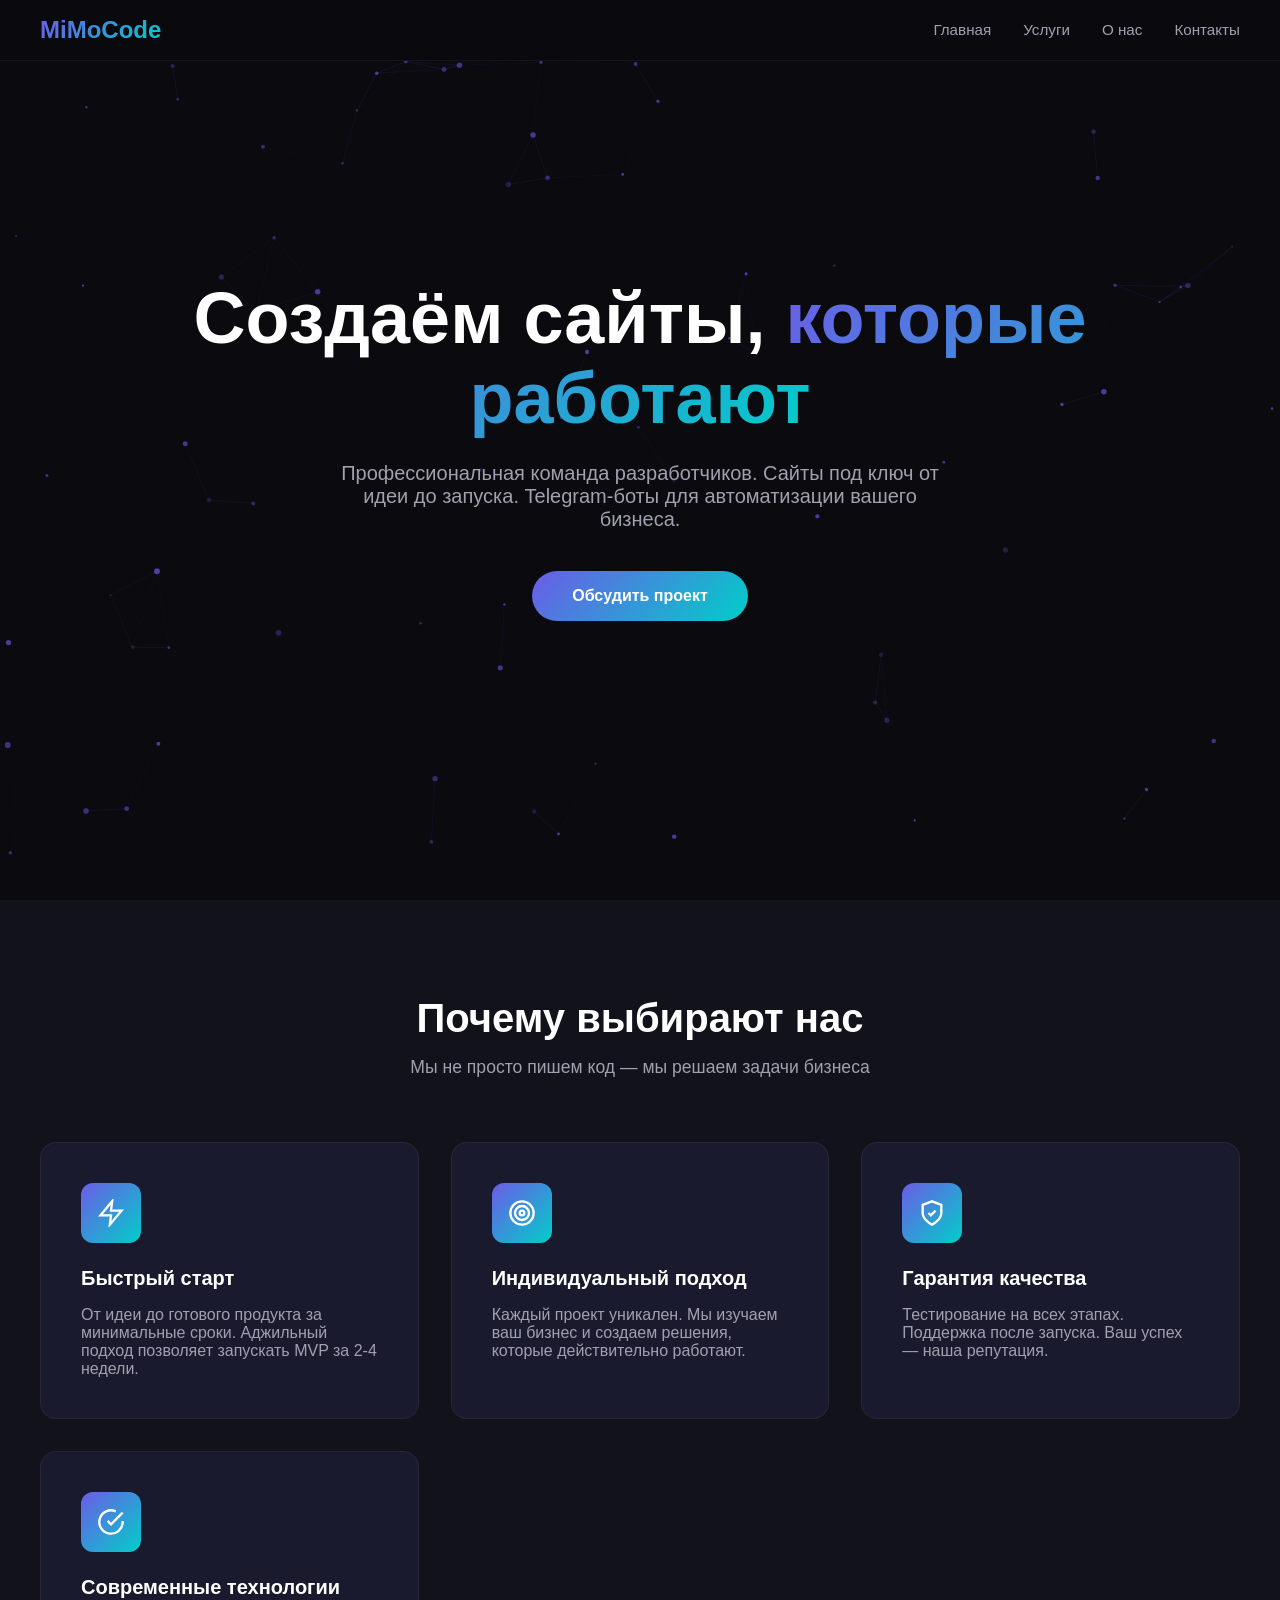
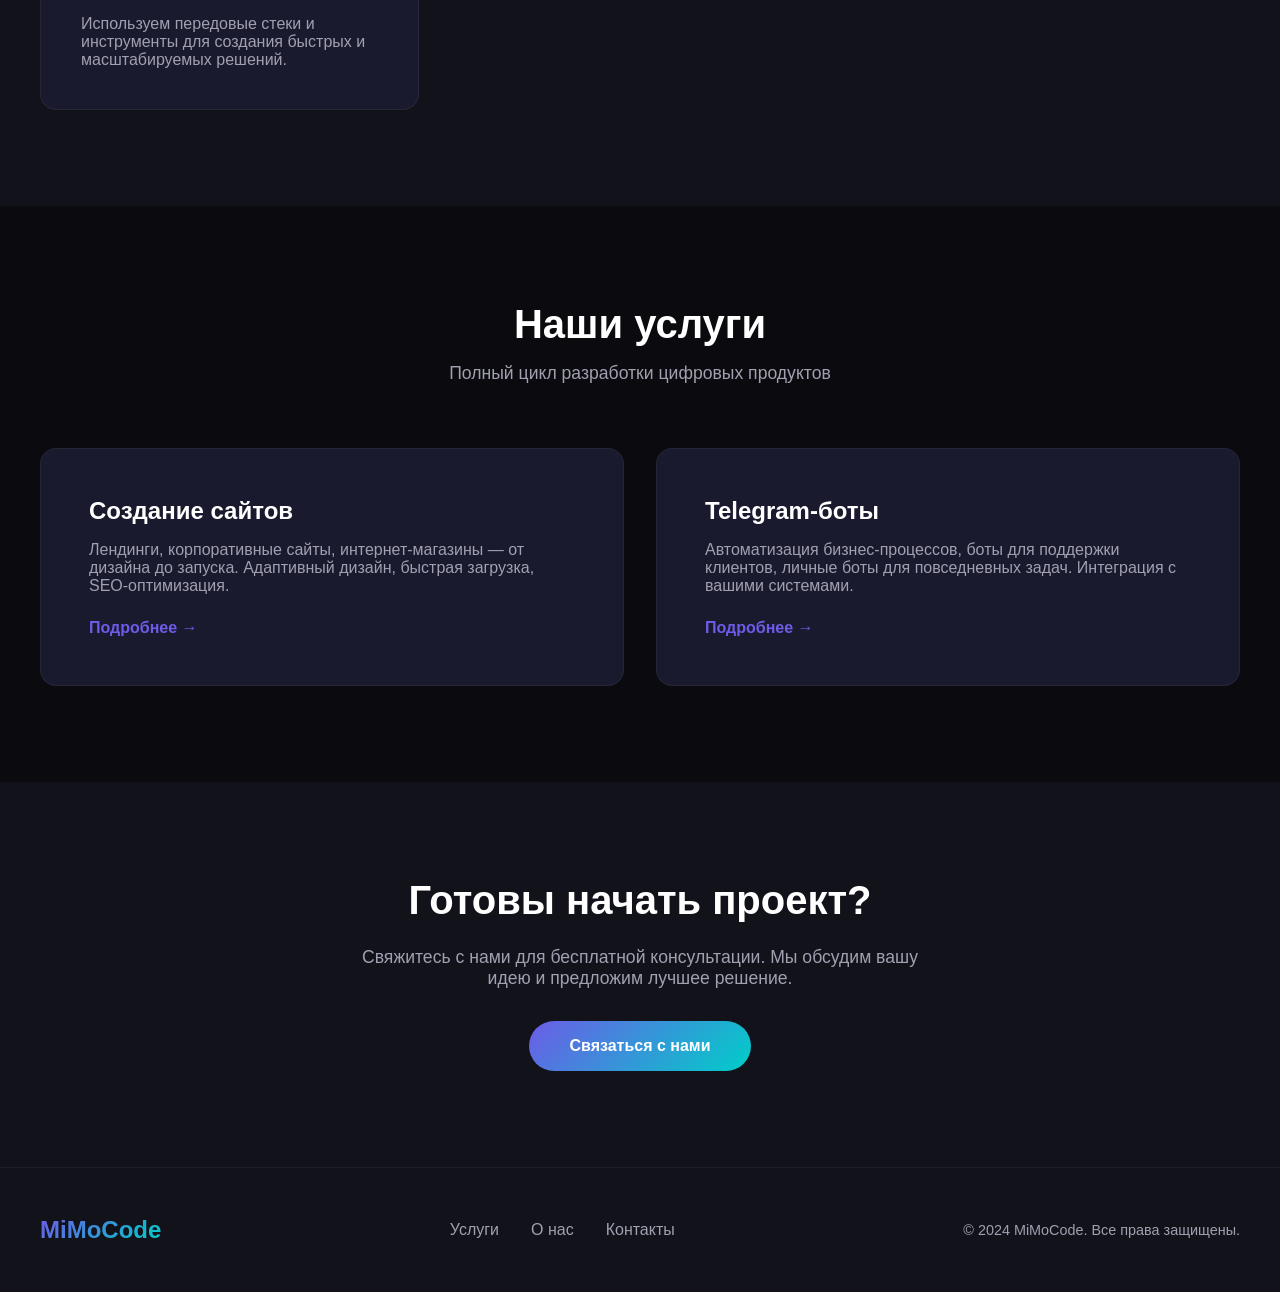
==== index.html @ e960243b "Initial commit - MiMoCode website" ====
<!DOCTYPE html>
<html lang="ru">
<head>
  <meta charset="UTF-8">
  <meta name="viewport" content="width=device-width, initial-scale=1.0">
  <title>MiMoCode — Создаём сайты, которые работают</title>
  <style>
    * { margin: 0; padding: 0; box-sizing: border-box; }
    body { font-family: -apple-system, BlinkMacSystemFont, 'Segoe UI', sans-serif; background: #0a0a0f; color: #fff; min-height: 100vh; }
    canvas#particles { position: fixed; top: 0; left: 0; width: 100%; height: 100%; z-index: 0; pointer-events: none; }
    header { position: fixed; top: 0; left: 0; right: 0; z-index: 100; padding: 1rem 2rem; background: rgba(10,10,15,0.85); backdrop-filter: blur(20px); border-bottom: 1px solid rgba(255,255,255,0.05); }
    .header-wrap { max-width: 1200px; margin: 0 auto; display: flex; justify-content: space-between; align-items: center; }
    .logo { font-size: 1.5rem; font-weight: 700; background: linear-gradient(135deg, #6c5ce7, #00cec9); -webkit-background-clip: text; -webkit-text-fill-color: transparent; background-clip: text; text-decoration: none; }
    nav ul { display: flex; gap: 2rem; list-style: none; }
    nav a { color: #a0a0b0; text-decoration: none; font-size: 0.95rem; transition: color 0.3s; }
    nav a:hover { color: #fff; }
    .hero { position: relative; z-index: 1; min-height: 100vh; display: flex; align-items: center; justify-content: center; text-align: center; padding: 2rem; }
    .hero h1 { font-size: clamp(2.5rem, 6vw, 4.5rem); font-weight: 700; margin-bottom: 1.5rem; line-height: 1.1; }
    .hero h1 span { background: linear-gradient(135deg, #6c5ce7, #00cec9); -webkit-background-clip: text; -webkit-text-fill-color: transparent; background-clip: text; }
    .hero p { font-size: 1.25rem; color: #a0a0b0; margin-bottom: 2.5rem; max-width: 600px; margin-left: auto; margin-right: auto; }
    .btn { display: inline-block; padding: 1rem 2.5rem; background: linear-gradient(135deg, #6c5ce7, #00cec9); color: #fff; font-weight: 600; border-radius: 50px; text-decoration: none; transition: all 0.3s; border: none; cursor: pointer; font-size: 1rem; }
    .btn:hover { transform: translateY(-3px); box-shadow: 0 10px 30px rgba(108,92,231,0.4); }
    section { padding: 6rem 2rem; position: relative; z-index: 1; }
    .container { max-width: 1200px; margin: 0 auto; }
    .section-title { font-size: 2.5rem; font-weight: 700; text-align: center; margin-bottom: 1rem; }
    .section-subtitle { text-align: center; color: #a0a0b0; font-size: 1.1rem; margin-bottom: 4rem; }
    .features { background: #12121a; }
    .features-grid { display: grid; grid-template-columns: repeat(auto-fit, minmax(280px, 1fr)); gap: 2rem; }
    .feature-card { background: #1a1a2e; padding: 2.5rem; border-radius: 16px; border: 1px solid rgba(255,255,255,0.05); transition: all 0.3s; }
    .feature-card:hover { transform: translateY(-5px); border-color: #6c5ce7; box-shadow: 0 8px 32px rgba(0,0,0,0.3); }
    .feature-icon { width: 60px; height: 60px; background: linear-gradient(135deg, #6c5ce7, #00cec9); border-radius: 12px; display: flex; align-items: center; justify-content: center; font-size: 1.5rem; margin-bottom: 1.5rem; }
    .feature-card h3 { font-size: 1.25rem; margin-bottom: 1rem; }
    .feature-card p { color: #a0a0b0; }
    .services-preview .services-grid { display: grid; grid-template-columns: repeat(auto-fit, minmax(350px, 1fr)); gap: 2rem; }
    .service-card { background: #1a1a2e; padding: 3rem; border-radius: 16px; border: 1px solid rgba(255,255,255,0.05); transition: all 0.3s; position: relative; overflow: hidden; }
    .service-card::before { content: ''; position: absolute; top: 0; left: 0; right: 0; height: 3px; background: linear-gradient(135deg, #6c5ce7, #00cec9); transform: scaleX(0); transition: transform 0.3s; }
    .service-card:hover::before { transform: scaleX(1); }
    .service-card:hover { transform: translateY(-5px); box-shadow: 0 8px 32px rgba(0,0,0,0.3); }
    .service-card h3 { font-size: 1.5rem; margin-bottom: 1rem; }
    .service-card p { color: #a0a0b0; margin-bottom: 1.5rem; }
    .service-link { color: #6c5ce7; font-weight: 600; text-decoration: none; display: inline-flex; align-items: center; gap: 0.5rem; transition: gap 0.3s; }
    .service-link:hover { gap: 1rem; }
    .cta { background: #12121a; text-align: center; }
    .cta h2 { font-size: 2.5rem; margin-bottom: 1.5rem; }
    .cta p { color: #a0a0b0; font-size: 1.1rem; margin-bottom: 2rem; max-width: 600px; margin-left: auto; margin-right: auto; }
    footer { background: #12121a; padding: 3rem 2rem; border-top: 1px solid rgba(255,255,255,0.05); position: relative; z-index: 1; }
    .footer-wrap { max-width: 1200px; margin: 0 auto; display: flex; justify-content: space-between; align-items: center; flex-wrap: wrap; gap: 1rem; }
    .footer-links { display: flex; gap: 2rem; }
    .footer-links a { color: #a0a0b0; text-decoration: none; transition: color 0.3s; }
    .footer-links a:hover { color: #fff; }
    .footer-copy { color: #a0a0b0; font-size: 0.9rem; }
    .fade-in { opacity: 0; transform: translateY(30px); transition: opacity 0.6s, transform 0.6s; }
    .fade-in.visible { opacity: 1; transform: translateY(0); }
    .mobile-menu { display: none; background: none; border: none; cursor: pointer; padding: 5px; }
    .mobile-menu span { display: block; width: 25px; height: 2px; background: #fff; margin: 5px 0; transition: 0.3s; }
    @media (max-width: 768px) {
      .mobile-menu { display: block; }
      nav { position: fixed; top: 70px; left: 0; right: 0; background: rgba(10,10,15,0.95); backdrop-filter: blur(20px); padding: 2rem; transform: translateY(-100%); opacity: 0; visibility: hidden; transition: all 0.3s; }
      nav.active { transform: translateY(0); opacity: 1; visibility: visible; }
      nav ul { flex-direction: column; gap: 1.5rem; text-align: center; }
      .hero h1 { font-size: 2.5rem; }
      .footer-wrap { flex-direction: column; text-align: center; }
      .footer-links { flex-wrap: wrap; justify-content: center; }
    }
  </style>
</head>
<body>
  <canvas id="particles"></canvas>
  <header>
    <div class="header-wrap">
      <a href="index.html" class="logo">MiMoCode</a>
      <button class="mobile-menu" aria-label="Меню"><span></span><span></span><span></span></button>
      <nav>
        <ul>
          <li><a href="index.html">Главная</a></li>
          <li><a href="services.html">Услуги</a></li>
          <li><a href="about.html">О нас</a></li>
          <li><a href="contact.html">Контакты</a></li>
        </ul>
      </nav>
    </div>
  </header>
  <main>
    <section class="hero">
      <div class="fade-in">
        <h1>Создаём сайты, <span>которые работают</span></h1>
        <p>Профессиональная команда разработчиков. Сайты под ключ от идеи до запуска. Telegram-боты для автоматизации вашего бизнеса.</p>
        <a href="contact.html" class="btn">Обсудить проект</a>
      </div>
    </section>
    <section class="features">
      <div class="container">
        <h2 class="section-title fade-in">Почему выбирают нас</h2>
        <p class="section-subtitle fade-in">Мы не просто пишем код — мы решаем задачи бизнеса</p>
        <div class="features-grid">
          <div class="feature-card fade-in">
            <div class="feature-icon"><svg width="28" height="28" viewBox="0 0 24 24" fill="none" stroke="white" stroke-width="2"><polygon points="13 2 3 14 12 14 11 22 21 10 12 10 13 2"/></svg></div>
            <h3>Быстрый старт</h3>
            <p>От идеи до готового продукта за минимальные сроки. Аджильный подход позволяет запускать MVP за 2-4 недели.</p>
          </div>
          <div class="feature-card fade-in">
            <div class="feature-icon"><svg width="28" height="28" viewBox="0 0 24 24" fill="none" stroke="white" stroke-width="2"><circle cx="12" cy="12" r="10"/><circle cx="12" cy="12" r="6"/><circle cx="12" cy="12" r="2"/></svg></div>
            <h3>Индивидуальный подход</h3>
            <p>Каждый проект уникален. Мы изучаем ваш бизнес и создаем решения, которые действительно работают.</p>
          </div>
          <div class="feature-card fade-in">
            <div class="feature-icon"><svg width="28" height="28" viewBox="0 0 24 24" fill="none" stroke="white" stroke-width="2"><path d="M12 22s8-4 8-10V5l-8-3-8 3v7c0 6 8 10 8 10z"/><polyline points="9 12 11 14 15 10"/></svg></div>
            <h3>Гарантия качества</h3>
            <p>Тестирование на всех этапах. Поддержка после запуска. Ваш успех — наша репутация.</p>
          </div>
          <div class="feature-card fade-in">
            <div class="feature-icon"><svg width="28" height="28" viewBox="0 0 24 24" fill="none" stroke="white" stroke-width="2"><path d="M22 11.08V12a10 10 0 1 1-5.93-9.14"/><polyline points="22 4 12 14.01 9 11.01"/></svg></div>
            <h3>Современные технологии</h3>
            <p>Используем передовые стеки и инструменты для создания быстрых и масштабируемых решений.</p>
          </div>
        </div>
      </div>
    </section>
    <section class="services-preview">
      <div class="container">
        <h2 class="section-title fade-in">Наши услуги</h2>
        <p class="section-subtitle fade-in">Полный цикл разработки цифровых продуктов</p>
        <div class="services-grid">
          <div class="service-card fade-in">
            <h3>Создание сайтов</h3>
            <p>Лендинги, корпоративные сайты, интернет-магазины — от дизайна до запуска. Адаптивный дизайн, быстрая загрузка, SEO-оптимизация.</p>
            <a href="services.html" class="service-link">Подробнее →</a>
          </div>
          <div class="service-card fade-in">
            <h3>Telegram-боты</h3>
            <p>Автоматизация бизнес-процессов, боты для поддержки клиентов, личные боты для повседневных задач. Интеграция с вашими системами.</p>
            <a href="services.html" class="service-link">Подробнее →</a>
          </div>
        </div>
      </div>
    </section>
    <section class="cta">
      <div class="container">
        <h2 class="fade-in">Готовы начать проект?</h2>
        <p class="fade-in">Свяжитесь с нами для бесплатной консультации. Мы обсудим вашу идею и предложим лучшее решение.</p>
        <a href="contact.html" class="btn fade-in">Связаться с нами</a>
      </div>
    </section>
  </main>
  <footer>
    <div class="footer-wrap">
      <a href="index.html" class="logo">MiMoCode</a>
      <div class="footer-links">
        <a href="services.html">Услуги</a>
        <a href="about.html">О нас</a>
        <a href="contact.html">Контакты</a>
      </div>
      <p class="footer-copy">&copy; 2024 MiMoCode. Все права защищены.</p>
    </div>
  </footer>
  <script>
    // Particles
    const canvas = document.getElementById('particles');
    const ctx = canvas.getContext('2d');
    let particles = [];
    let mouse = {x: null, y: null};
    function resize() { canvas.width = window.innerWidth; canvas.height = window.innerHeight; }
    function createParticles() { particles = []; for(let i = 0; i < 80; i++) { particles.push({x: Math.random()*canvas.width, y: Math.random()*canvas.height, size: Math.random()*2+1, speedX: (Math.random()-0.5)*0.5, speedY: (Math.random()-0.5)*0.5, opacity: Math.random()*0.5+0.2}); } }
    function animate() { ctx.clearRect(0,0,canvas.width,canvas.height); particles.forEach(p => { p.x += p.speedX; p.y += p.speedY; if(mouse.x!=null){const dx=mouse.x-p.x;const dy=mouse.y-p.y;const d=Math.sqrt(dx*dx+dy*dy);if(d<150){p.x-=(dx/d)*((150-d)/150)*0.5;p.y-=(dy/d)*((150-d)/150)*0.5;}} if(p.x<0||p.x>canvas.width)p.speedX*=-1; if(p.y<0||p.y>canvas.height)p.speedY*=-1; ctx.beginPath(); ctx.arc(p.x,p.y,p.size,0,Math.PI*2); ctx.fillStyle=`rgba(108,92,231,${p.opacity})`; ctx.fill(); }); for(let i=0;i<particles.length;i++){for(let j=i+1;j<particles.length;j++){const dx=particles[i].x-particles[j].x;const dy=particles[i].y-particles[j].y;const d=Math.sqrt(dx*dx+dy*dy);if(d<120){ctx.beginPath();ctx.strokeStyle=`rgba(108,92,231,${(1-d/120)*0.3})`;ctx.lineWidth=0.5;ctx.moveTo(particles[i].x,particles[i].y);ctx.lineTo(particles[j].x,particles[j].y);ctx.stroke();}}} requestAnimationFrame(animate); }
    resize(); createParticles(); animate();
    window.addEventListener('resize',()=>{resize();createParticles();});
    window.addEventListener('mousemove',e=>{mouse.x=e.x;mouse.y=e.y;});
    // Scroll animations
    document.addEventListener('DOMContentLoaded',()=>{
      const obs=new IntersectionObserver(es=>{es.forEach(e=>{if(e.isIntersecting){e.target.classList.add('visible');obs.unobserve(e.target);}});},{threshold:0.1});
      document.querySelectorAll('.fade-in').forEach(el=>obs.observe(el));
      // Mobile menu
      const btn=document.querySelector('.mobile-menu');
      const nav=document.querySelector('nav');
      if(btn&&nav){btn.addEventListener('click',()=>nav.classList.toggle('active'));document.querySelectorAll('nav a').forEach(a=>a.addEventListener('click',()=>nav.classList.remove('active')));}
    });
  </script>
  <script src="js/effects.js"></script>
</body>
</html>
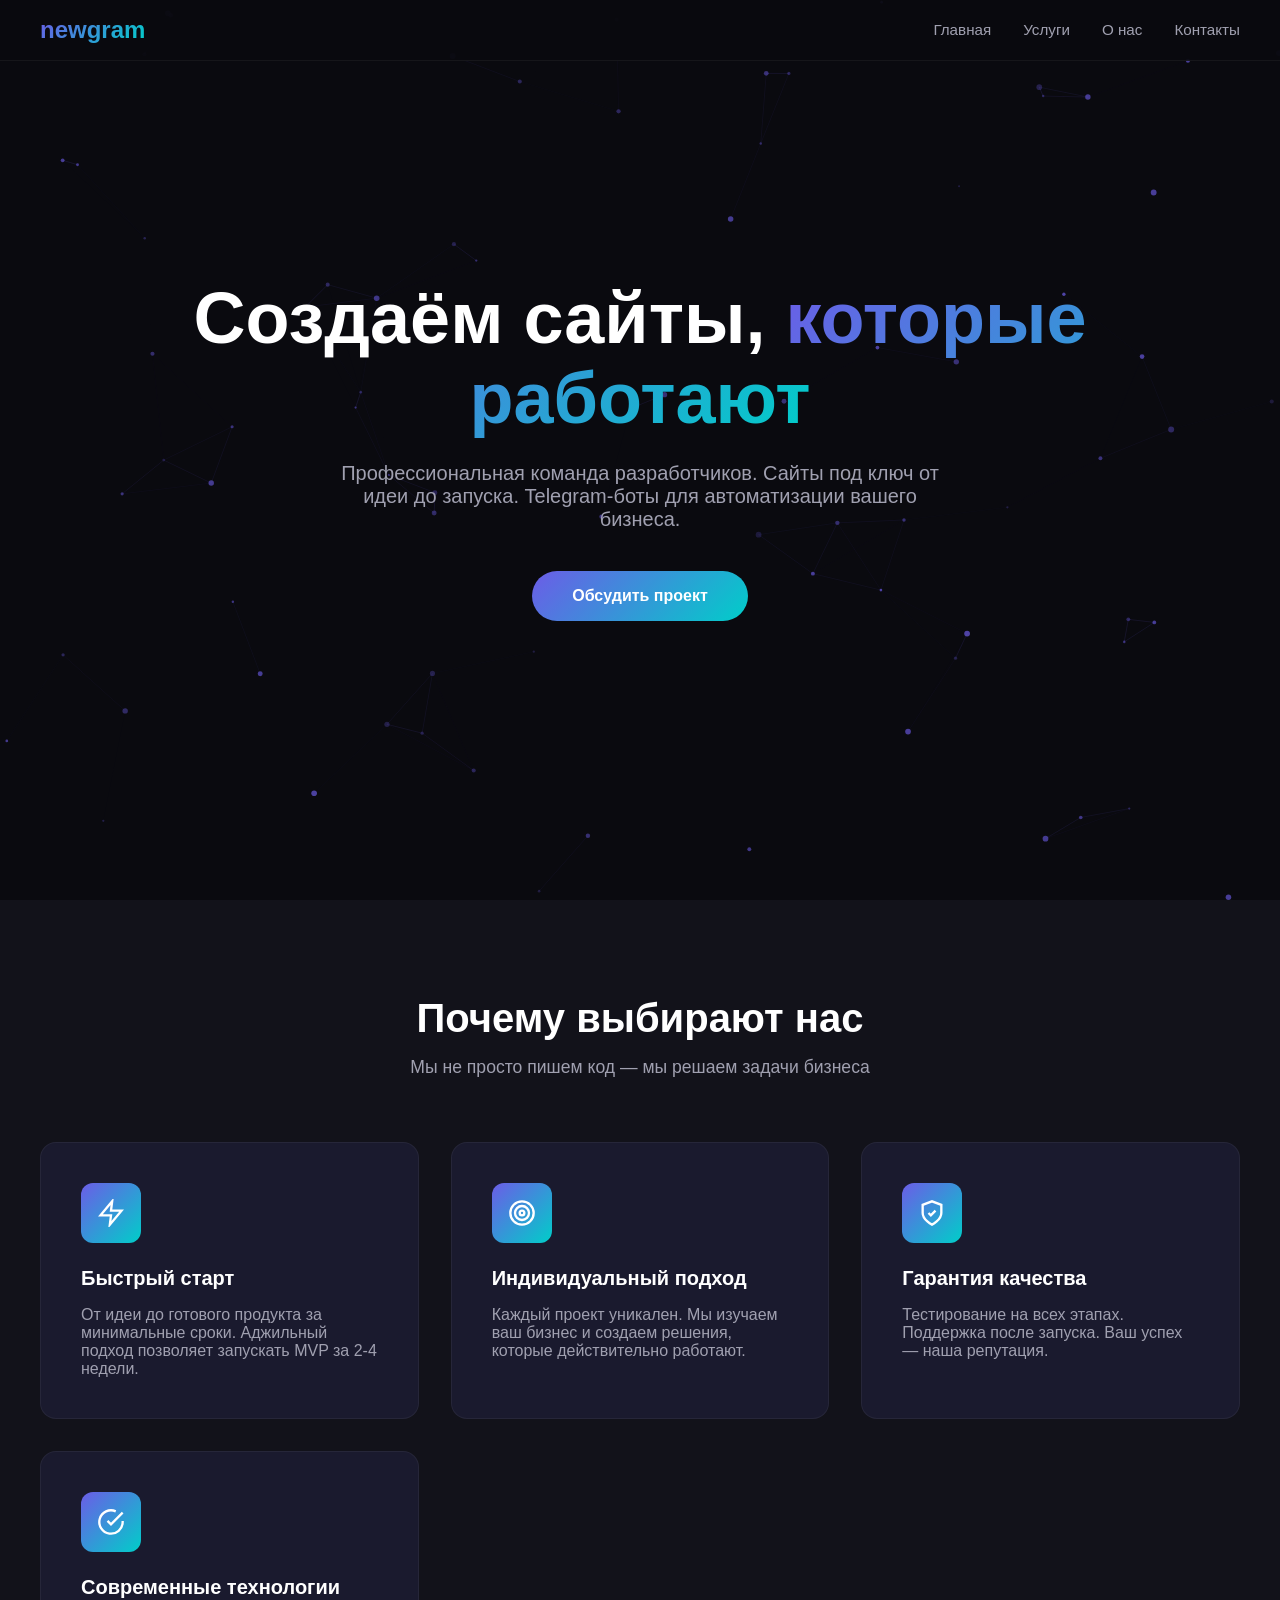
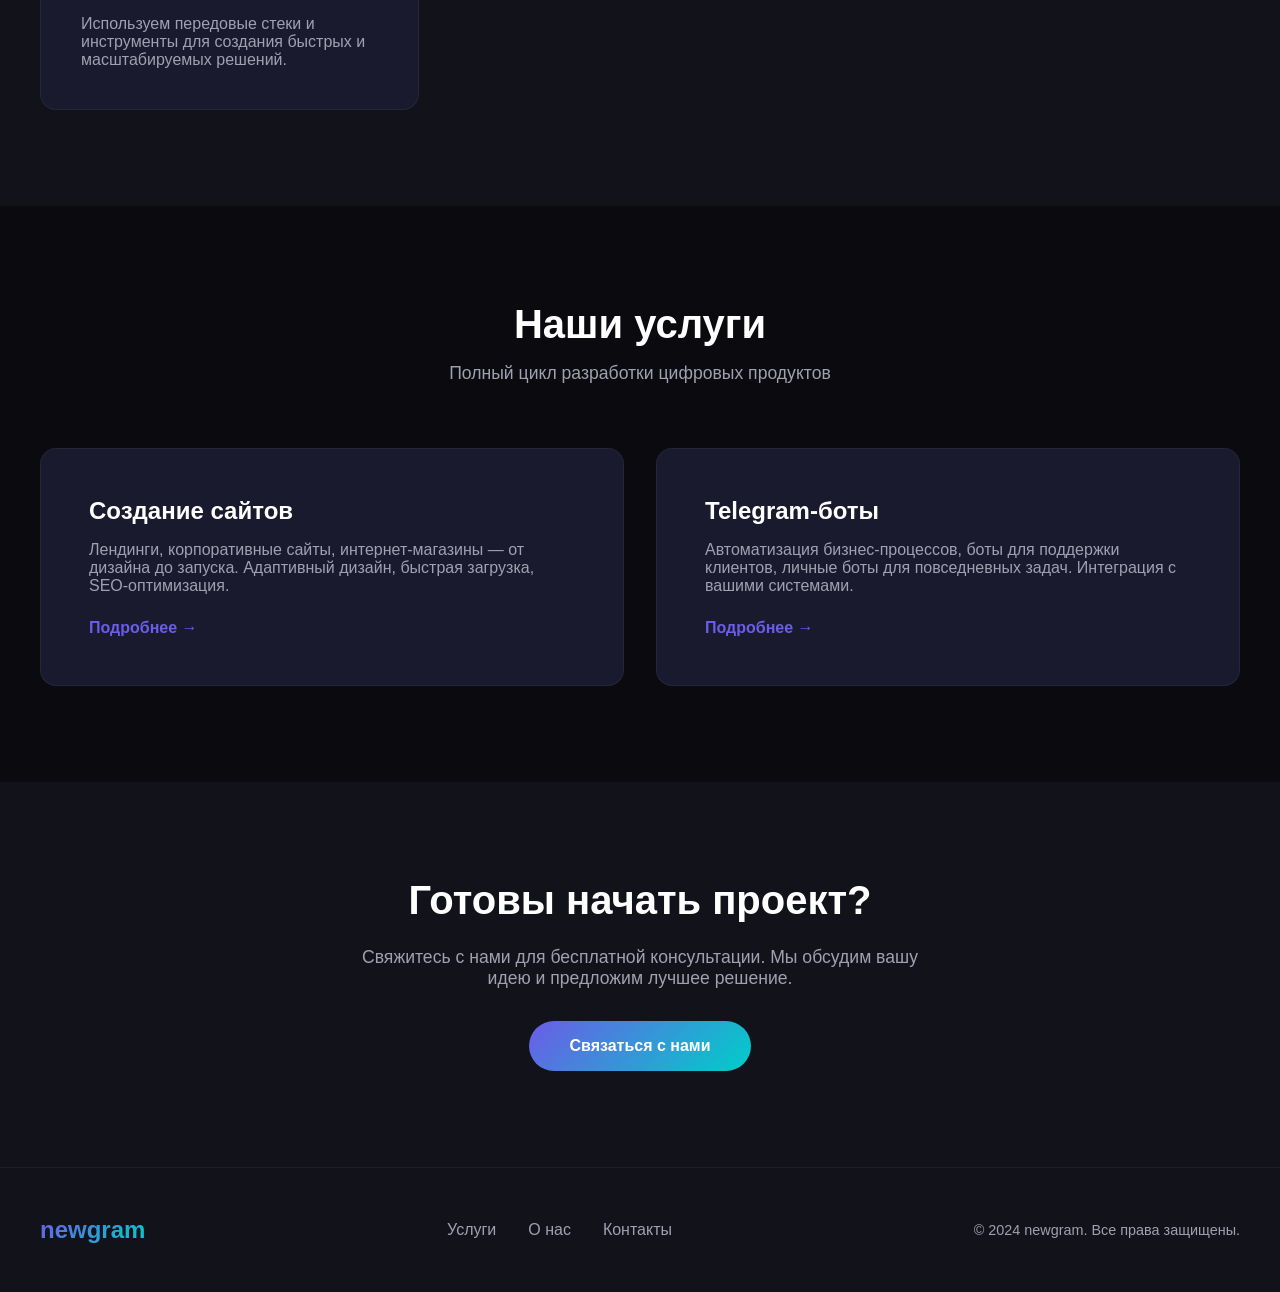
==== commit 04786a34: "Rename logo to newgram" ====
--- a/index.html
+++ b/index.html
@@ -3,7 +3,7 @@
 <head>
   <meta charset="UTF-8">
   <meta name="viewport" content="width=device-width, initial-scale=1.0">
-  <title>MiMoCode — Создаём сайты, которые работают</title>
+  <title>newgram — Создаём сайты, которые работают</title>
   <style>
     * { margin: 0; padding: 0; box-sizing: border-box; }
     body { font-family: -apple-system, BlinkMacSystemFont, 'Segoe UI', sans-serif; background: #0a0a0f; color: #fff; min-height: 100vh; }
@@ -68,7 +68,7 @@
   <canvas id="particles"></canvas>
   <header>
     <div class="header-wrap">
-      <a href="index.html" class="logo">MiMoCode</a>
+      <a href="index.html" class="logo">newgram</a>
       <button class="mobile-menu" aria-label="Меню"><span></span><span></span><span></span></button>
       <nav>
         <ul>
@@ -144,13 +144,13 @@
   </main>
   <footer>
     <div class="footer-wrap">
-      <a href="index.html" class="logo">MiMoCode</a>
+      <a href="index.html" class="logo">newgram</a>
       <div class="footer-links">
         <a href="services.html">Услуги</a>
         <a href="about.html">О нас</a>
         <a href="contact.html">Контакты</a>
       </div>
-      <p class="footer-copy">&copy; 2024 MiMoCode. Все права защищены.</p>
+      <p class="footer-copy">&copy; 2024 newgram. Все права защищены.</p>
     </div>
   </footer>
   <script>
